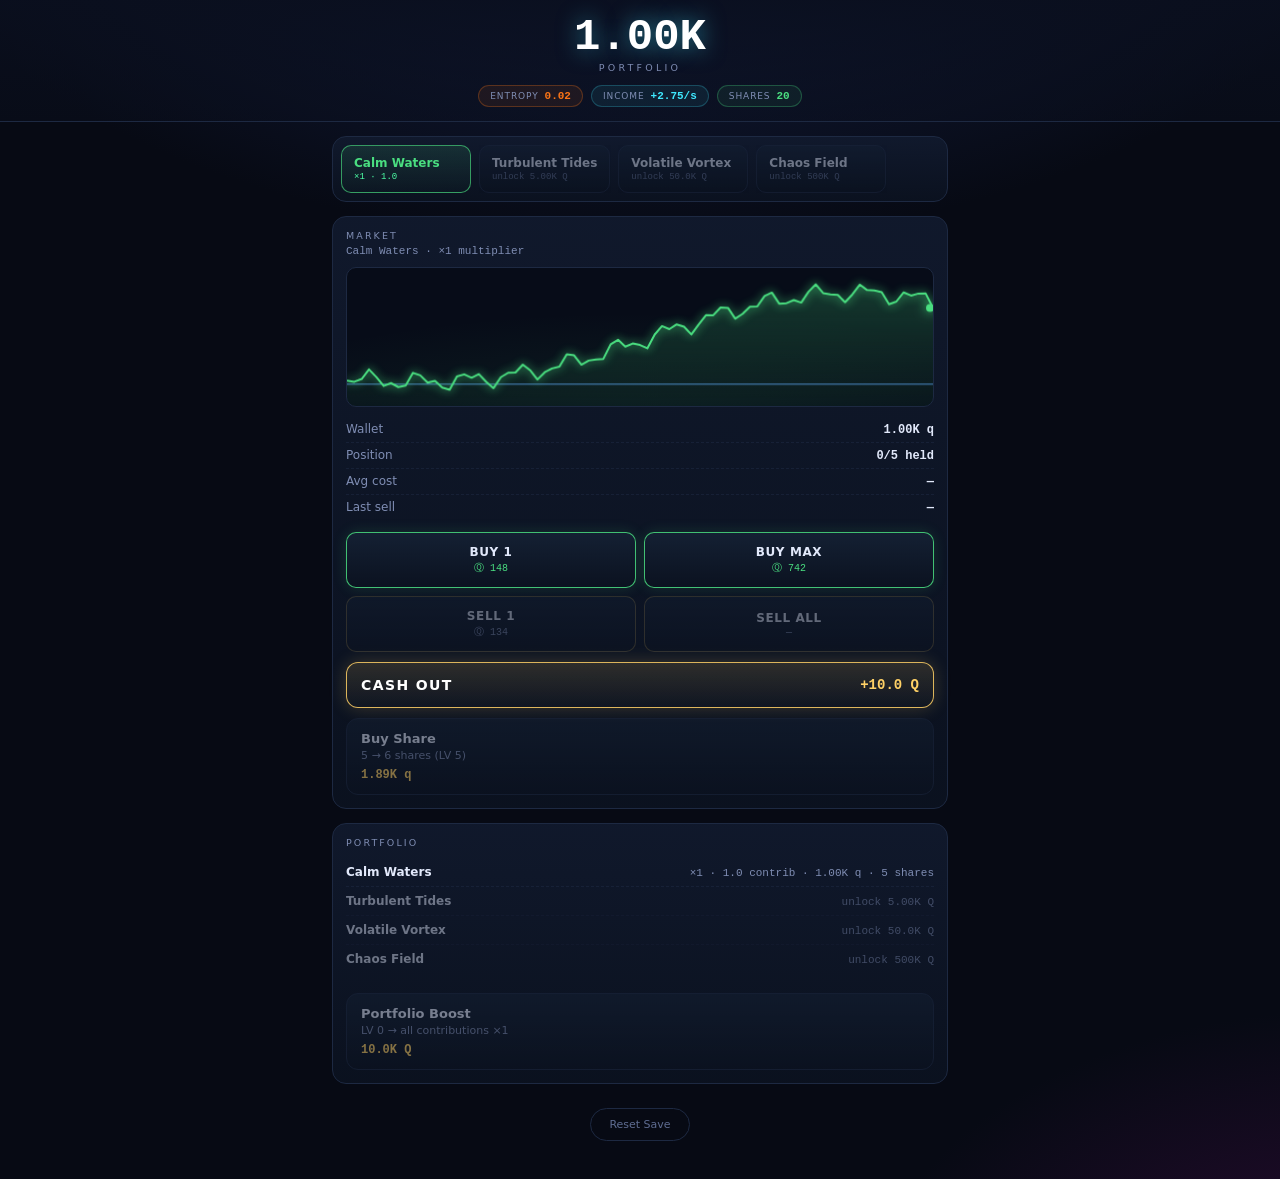
==== v4/index.html @ ae03bd9e "Create v4 project" ====
<!DOCTYPE html>
<html lang="en">
<head>
  <meta charset="utf-8" />
  <meta name="viewport" content="width=device-width,initial-scale=1,maximum-scale=1,user-scalable=no,viewport-fit=cover" />
  <meta name="theme-color" content="#070a14" />
  <title>QUANTA — Portfolio</title>
  <link rel="stylesheet" href="./src/styles.css" />
</head>
<body>
    <!-- Required by errorBootstrap.js -->
    <div id="productionErrorLog"></div>

    <!-- Mount point for embedded mode -->
    <div id="devtools"></div>

    <!-- Install error listeners before application startup -->
    <script src="https://twaddler01.github.io/mobile-dev-console/releases/v1.0.1/errorBootstrap.js"></script>

    <script type="module">
        const debug = false;
        
        if (debug) {
            try {
                const { DevTools } = await import(
                    "https://twaddler01.github.io/mobile-dev-console/releases/v1.0.1/DevTools.js"
                );
    
                const devTools = DevTools.mount({
                    mode: "embedded",
                    mountPoint: "#devtools",
                    height: "60dvh",
                    captureConsole: true,
                    mirrorToNative: false,
                    showCopyButtons: false,
                    allowDragOutsideBounds: true
                });
    
                // Optional: expose the instance to application code.
                window.devTools = devTools;
    
                // Initialize the application after DevTools.
                await import("./src/main.js");
            } catch (error) {
                if (window.devConsole) {
                    window.devConsole.error(error);
                } else if (window.showFatalError) {
                    window.showFatalError(
                        "Application Startup Failed",
                        error
                    );
                } else {
                    console.error(error);
                }
            }
        } else {
            await import("./src/main.js");
        }
    </script>
</body>
</html>
---- v4/src/styles.css ----
:root {
    --bg: #070a14;
    --panel: #101728;
    --line: #1d2942;
    --txt: #e2e9fb;
    --dim: #7f8db3;
    --dim2: #5f6d92;
    --quanta: #3fe9ff;
    --good: #4dffa6;
    --cost: #ffd166;
    --surge: #ff3ea5;
    --entropy: #f97316;
    --market: #4ade80;
    --mono: ui-monospace, SFMono-Regular, Menlo, Consolas, monospace;
}

* {
    box-sizing: border-box;
    -webkit-tap-highlight-color: transparent;
}
html,
body {
    margin: 0;
    padding: 0;
}

body {
    min-height: 100vh;
    min-height: 100dvh;
    color: var(--txt);
    font-family:
        ui-sans-serif,
        system-ui,
        -apple-system,
        sans-serif;
    background:
        radial-gradient(1200px 620px at 50% -12%, #16224a 0%, transparent 62%),
        radial-gradient(800px 520px at 105% 112%, #2a0b32 0%, transparent 60%),
        var(--bg);
    padding-top: env(safe-area-inset-top);
    padding-bottom: env(safe-area-inset-bottom);
}

#hud {
    padding: 14px 16px;
    text-align: center;
    border-bottom: 1px solid var(--line);
    background: linear-gradient(
        180deg,
        rgba(10, 15, 30, 0.9),
        rgba(10, 15, 30, 0.4)
    );
}
.qval {
    font-family: var(--mono);
    font-size: clamp(28px, 10vw, 44px);
    font-weight: 700;
    line-height: 1.05;
    color: #fff;
    text-shadow: 0 0 22px rgba(63, 233, 255, 0.5);
}
.qlabel {
    margin-top: 2px;
    font-size: 9.5px;
    letter-spacing: 0.34em;
    color: var(--dim);
}
.hud-sub {
    display: flex;
    gap: 8px;
    justify-content: center;
    flex-wrap: wrap;
    margin-top: 12px;
}
.pill {
    display: flex;
    align-items: baseline;
    gap: 6px;
    padding: 4px 11px;
    border-radius: 999px;
    font-size: 11px;
    background: rgba(255, 255, 255, 0.04);
    border: 1px solid var(--line);
}
.pill .k {
    font-size: 9px;
    letter-spacing: 0.1em;
    color: var(--dim);
}
.pill .v {
    font-family: var(--mono);
    font-weight: 600;
    color: var(--txt);
}
.pill.entropy {
    background: rgba(249, 115, 22, 0.08);
    border-color: rgba(249, 115, 22, 0.28);
}
.pill.entropy .v {
    color: var(--entropy);
}
.pill.income {
    background: rgba(63, 233, 255, 0.07);
    border-color: rgba(63, 233, 255, 0.22);
}
.pill.income .v {
    color: var(--quanta);
}
.pill.shares {
    background: rgba(74, 222, 128, 0.07);
    border-color: rgba(74, 222, 128, 0.28);
}
.pill.shares .v {
    color: var(--market);
}

#main {
    padding: 14px 12px 40px;
    max-width: 640px;
    margin: 0 auto;
}

.panel {
    margin-bottom: 14px;
    padding: 13px;
    border-radius: 14px;
    background: linear-gradient(
        180deg,
        rgba(17, 26, 46, 0.9),
        rgba(11, 18, 32, 0.9)
    );
    border: 1px solid var(--line);
}
.panel-title {
    font-size: 9.5px;
    letter-spacing: 0.22em;
    color: var(--dim);
    margin-bottom: 10px;
    text-transform: uppercase;
}

.chips-panel {
    padding: 8px;
    overflow: hidden;
}
.market-chips {
    display: flex;
    gap: 8px;
    overflow-x: auto;
    scrollbar-width: none;
}
.market-chips::-webkit-scrollbar {
    display: none;
}

.market-chip {
    flex: 0 0 auto;
    min-width: 130px;
    padding: 10px 12px;
    border-radius: 10px;
    border: 1px solid var(--line);
    background: linear-gradient(180deg, #142033, #0b1220);
    color: var(--dim);
    font-family: inherit;
    text-align: left;
    cursor: pointer;
}
.market-chip b {
    display: block;
    font-size: 12px;
    color: var(--txt);
    font-weight: 700;
    margin-bottom: 2px;
}
.market-chip small {
    display: block;
    font-size: 9px;
    color: var(--dim2);
    font-family: var(--mono);
}
.market-chip.active {
    border-color: rgba(74, 222, 128, 0.65);
    background: linear-gradient(
        180deg,
        rgba(74, 222, 128, 0.12),
        rgba(74, 222, 128, 0.02)
    );
}
.market-chip.active b {
    color: var(--market);
}
.market-chip.active small {
    color: var(--good);
}
.market-chip.locked {
    opacity: 0.45;
    cursor: not-allowed;
}

.market-name {
    font-family: var(--mono);
    font-size: 11px;
    color: var(--dim);
    margin-top: -6px;
    margin-bottom: 10px;
}

.chart-wrap {
    position: relative;
    margin-bottom: 10px;
}
#chart {
    display: block;
    width: 100%;
    height: 140px;
    border-radius: 10px;
    background:
        radial-gradient(
            120% 140% at 50% 130%,
            rgba(74, 222, 128, 0.1),
            transparent 70%
        ),
        #070c18;
    border: 1px solid var(--line);
}

.stat-block {
    margin-bottom: 12px;
}
.row {
    display: flex;
    justify-content: space-between;
    align-items: baseline;
    padding: 5px 0;
    font-size: 12px;
    color: var(--dim);
    border-bottom: 1px dashed rgba(29, 41, 66, 0.6);
}
.row:last-child {
    border-bottom: 0;
}
.row .value {
    font-family: var(--mono);
    color: var(--txt);
    font-weight: 600;
}

.trade-grid {
    display: grid;
    grid-template-columns: 1fr 1fr;
    gap: 8px;
    margin-bottom: 10px;
}
.trade-btn {
    padding: 12px 10px;
    border-radius: 10px;
    border: 1px solid var(--line);
    background: linear-gradient(180deg, #142033, #0b1220);
    color: var(--txt);
    font-family: inherit;
    cursor: pointer;
    text-align: center;
    transition:
        transform 0.07s,
        border-color 0.15s;
    touch-action: manipulation;
}
.trade-btn:active {
    transform: scale(0.98);
}
.trade-btn .btn-label {
    display: block;
    font-size: 12px;
    font-weight: 700;
    letter-spacing: 0.05em;
}
.trade-btn .btn-amount {
    display: block;
    font-family: var(--mono);
    font-size: 10px;
    color: var(--dim);
    margin-top: 2px;
}
.trade-btn.buy {
    border-color: rgba(74, 222, 128, 0.35);
}
.trade-btn.buy.can {
    border-color: rgba(74, 222, 128, 0.85);
    box-shadow: 0 0 14px rgba(74, 222, 128, 0.15);
}
.trade-btn.buy.can .btn-amount {
    color: var(--market);
}
.trade-btn.sell {
    border-color: rgba(255, 209, 102, 0.35);
}
.trade-btn.sell.can {
    border-color: rgba(255, 209, 102, 0.85);
    box-shadow: 0 0 14px rgba(255, 209, 102, 0.15);
}
.trade-btn.sell.can .btn-amount {
    color: var(--cost);
}
.trade-btn.poor {
    opacity: 0.4;
}

.upgrade-btn {
    width: 100%;
    padding: 12px 14px;
    margin-top: 10px;
    border-radius: 12px;
    border: 1px solid var(--line);
    background: linear-gradient(180deg, #142033, #0b1220);
    color: var(--txt);
    font-family: inherit;
    text-align: left;
    cursor: pointer;
}
.upgrade-btn.can {
    border-color: rgba(74, 222, 128, 0.7);
    box-shadow: 0 0 14px rgba(74, 222, 128, 0.15);
}
.upgrade-btn.poor {
    opacity: 0.5;
}
.upg-title {
    font-size: 13px;
    font-weight: 700;
}
.upg-desc {
    font-size: 11px;
    color: var(--dim);
    margin-top: 3px;
}
.upg-cost {
    font-family: var(--mono);
    font-size: 12px;
    color: var(--cost);
    font-weight: 700;
    margin-top: 6px;
}

.cashout-btn {
    width: 100%;
    padding: 14px;
    border-radius: 12px;
    border: 1px solid rgba(255, 209, 102, 0.4);
    background: linear-gradient(
        180deg,
        rgba(255, 209, 102, 0.14),
        rgba(255, 209, 102, 0.02)
    );
    color: #fff;
    font-family: inherit;
    cursor: pointer;
    display: flex;
    justify-content: space-between;
    align-items: center;
    transition:
        border-color 0.15s,
        box-shadow 0.15s;
}
.cashout-btn.can {
    border-color: rgba(255, 209, 102, 0.85);
    box-shadow: 0 0 18px rgba(255, 209, 102, 0.2);
}
.cashout-btn.poor {
    opacity: 0.5;
}
.co-label {
    font-size: 14px;
    font-weight: 700;
    letter-spacing: 0.1em;
}
.co-amount {
    font-family: var(--mono);
    font-size: 14px;
    font-weight: 700;
    color: var(--cost);
}

.portfolio-rows {
    margin-bottom: 10px;
}
.portfolio-row {
    display: flex;
    justify-content: space-between;
    align-items: baseline;
    padding: 7px 0;
    font-size: 12px;
    border-bottom: 1px dashed rgba(29, 41, 66, 0.6);
}
.portfolio-row:last-child {
    border-bottom: 0;
}
.portfolio-row.locked {
    opacity: 0.45;
}
.pr-name {
    color: var(--txt);
    font-weight: 600;
}
.pr-info {
    font-family: var(--mono);
    color: var(--dim);
    font-size: 11px;
}

.ghost {
    display: block;
    margin: 24px auto 0;
    padding: 9px 18px;
    border-radius: 999px;
    border: 1px solid var(--line);
    background: transparent;
    color: var(--dim2);
    font-family: inherit;
    font-size: 11px;
    cursor: pointer;
}

#toast {
    position: fixed;
    left: 50%;
    top: calc(14px + env(safe-area-inset-top));
    transform: translate(-50%, -18px);
    max-width: 90vw;
    padding: 8px 15px;
    border-radius: 999px;
    border: 1px solid rgba(63, 233, 255, 0.35);
    background: rgba(20, 30, 50, 0.97);
    color: var(--quanta);
    font-family: var(--mono);
    font-size: 11.5px;
    text-align: center;
    opacity: 0;
    pointer-events: none;
    transition:
        opacity 0.3s,
        transform 0.3s;
    z-index: 50;
}
#toast.show {
    opacity: 1;
    transform: translate(-50%, 0);
}
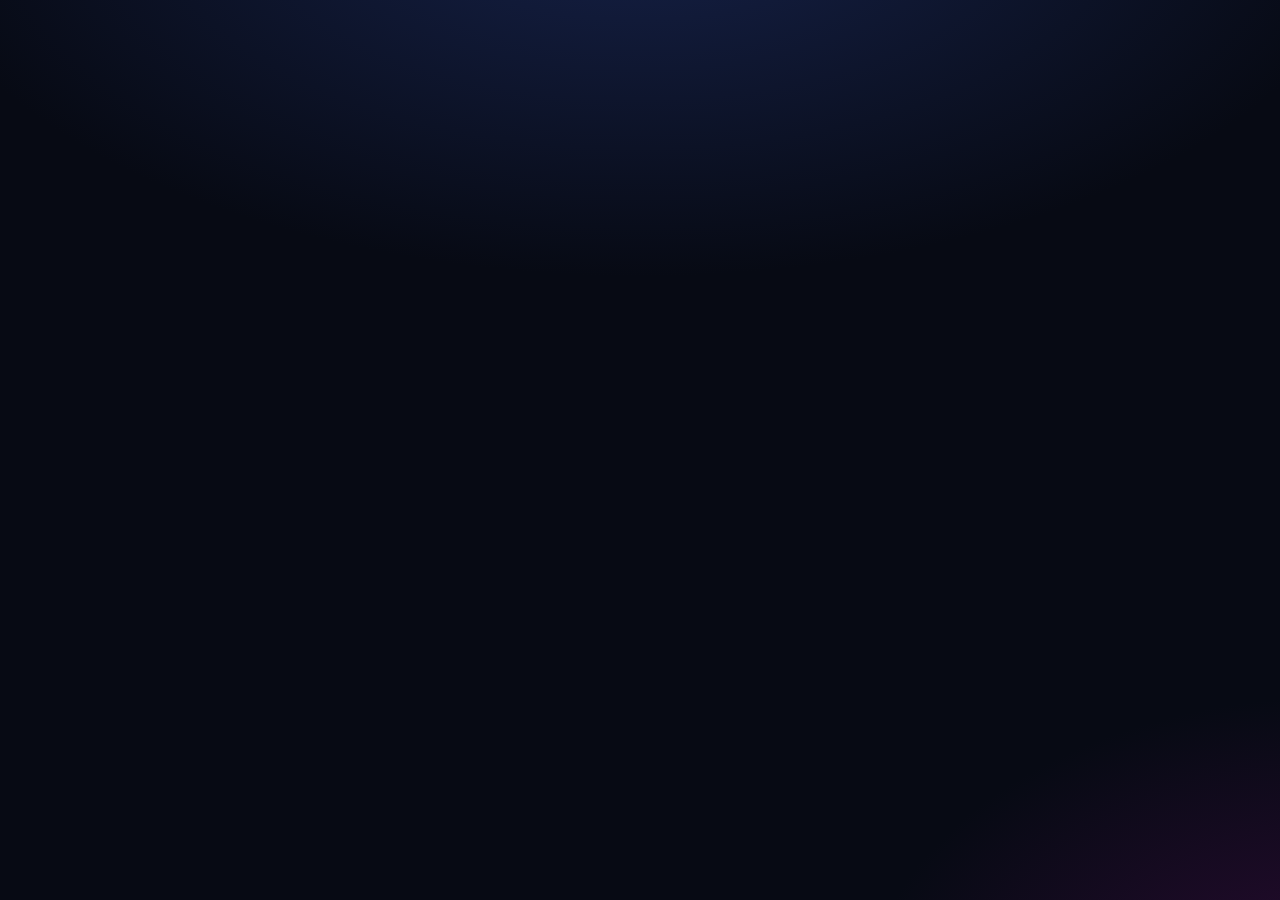
==== commit b52d8f97: "v4 update" ====
--- a/v4/index.html
+++ b/v4/index.html
@@ -18,7 +18,7 @@
     <script src="https://twaddler01.github.io/mobile-dev-console/releases/v1.0.1/errorBootstrap.js"></script>
 
     <script type="module">
-        const debug = false;
+        const debug = true;
         
         if (debug) {
             try {
@@ -41,6 +41,7 @@
     
                 // Initialize the application after DevTools.
                 await import("./src/main.js");
+                await import("./debug.js");
             } catch (error) {
                 if (window.devConsole) {
                     window.devConsole.error(error);
--- a/v4/src/styles.css
+++ b/v4/src/styles.css
@@ -420,6 +420,7 @@
     cursor: pointer;
 }
 
+/* Toast milestone styling — slightly bigger/longer on hit */
 #toast {
     position: fixed;
     left: 50%;
@@ -445,3 +446,111 @@
     opacity: 1;
     transform: translate(-50%, 0);
 }
+
+/* Header update: PORTFOLIO label above */
+.qlabel-top {
+    font-size: 9.5px;
+    letter-spacing: 0.34em;
+    color: var(--dim);
+    text-transform: uppercase;
+    margin-bottom: 4px;
+}
+.qval {
+    font-family: var(--mono);
+    font-size: clamp(28px, 10vw, 44px);
+    font-weight: 700;
+    line-height: 1.05;
+    color: #fff;
+    text-shadow: 0 0 22px rgba(63, 233, 255, 0.5);
+}
+.qval-unit {
+    font-size: 0.55em;
+    color: var(--dim);
+    font-weight: 600;
+}
+
+/* Cash out meta row */
+.cashout-meta {
+    margin-top: 6px;
+    font-family: var(--mono);
+    font-size: 10.5px;
+    color: var(--dim);
+    text-align: center;
+}
+
+/* Milestone row */
+.milestone-row {
+    margin-top: 6px;
+    margin-bottom: 4px;
+    font-family: var(--mono);
+    font-size: 10.5px;
+    color: var(--cost);
+    text-align: center;
+    line-height: 1.4;
+}
+
+/* Portfolio total line */
+.portfolio-total {
+    font-family: var(--mono);
+    font-size: 13px;
+    font-weight: 700;
+    color: var(--market);
+    text-align: center;
+    padding: 8px 0;
+    margin: 6px 0;
+    border-top: 1px solid var(--line);
+    border-bottom: 1px solid var(--line);
+}
+
+/* Market reset (emergency recovery) */
+.reset-market-btn {
+    width: 100%;
+    padding: 12px 14px;
+    margin-top: 10px;
+    border-radius: 12px;
+    border: 1px solid rgba(249, 115, 22, 0.6);
+    background: linear-gradient(
+        180deg,
+        rgba(249, 115, 22, 0.18),
+        rgba(249, 115, 22, 0.04)
+    );
+    color: #fff;
+    font-family: inherit;
+    cursor: pointer;
+    display: flex;
+    justify-content: space-between;
+    align-items: center;
+    transition:
+        border-color 0.15s,
+        box-shadow 0.15s;
+    animation: resetPulse 2s ease-in-out infinite;
+}
+.reset-market-btn:active {
+    transform: scale(0.985);
+}
+.reset-market-btn:hover {
+    border-color: rgba(249, 115, 22, 0.9);
+}
+.reset-market-btn.hidden {
+    display: none;
+}
+.rm-label {
+    font-size: 13px;
+    font-weight: 700;
+    letter-spacing: 0.08em;
+}
+.rm-amount {
+    font-family: var(--mono);
+    font-size: 13px;
+    font-weight: 700;
+    color: var(--entropy);
+}
+@keyframes resetPulse {
+    0%,
+    100% {
+        box-shadow: 0 0 12px rgba(249, 115, 22, 0.15);
+    }
+    50% {
+        box-shadow: 0 0 22px rgba(249, 115, 22, 0.35);
+    }
+}
